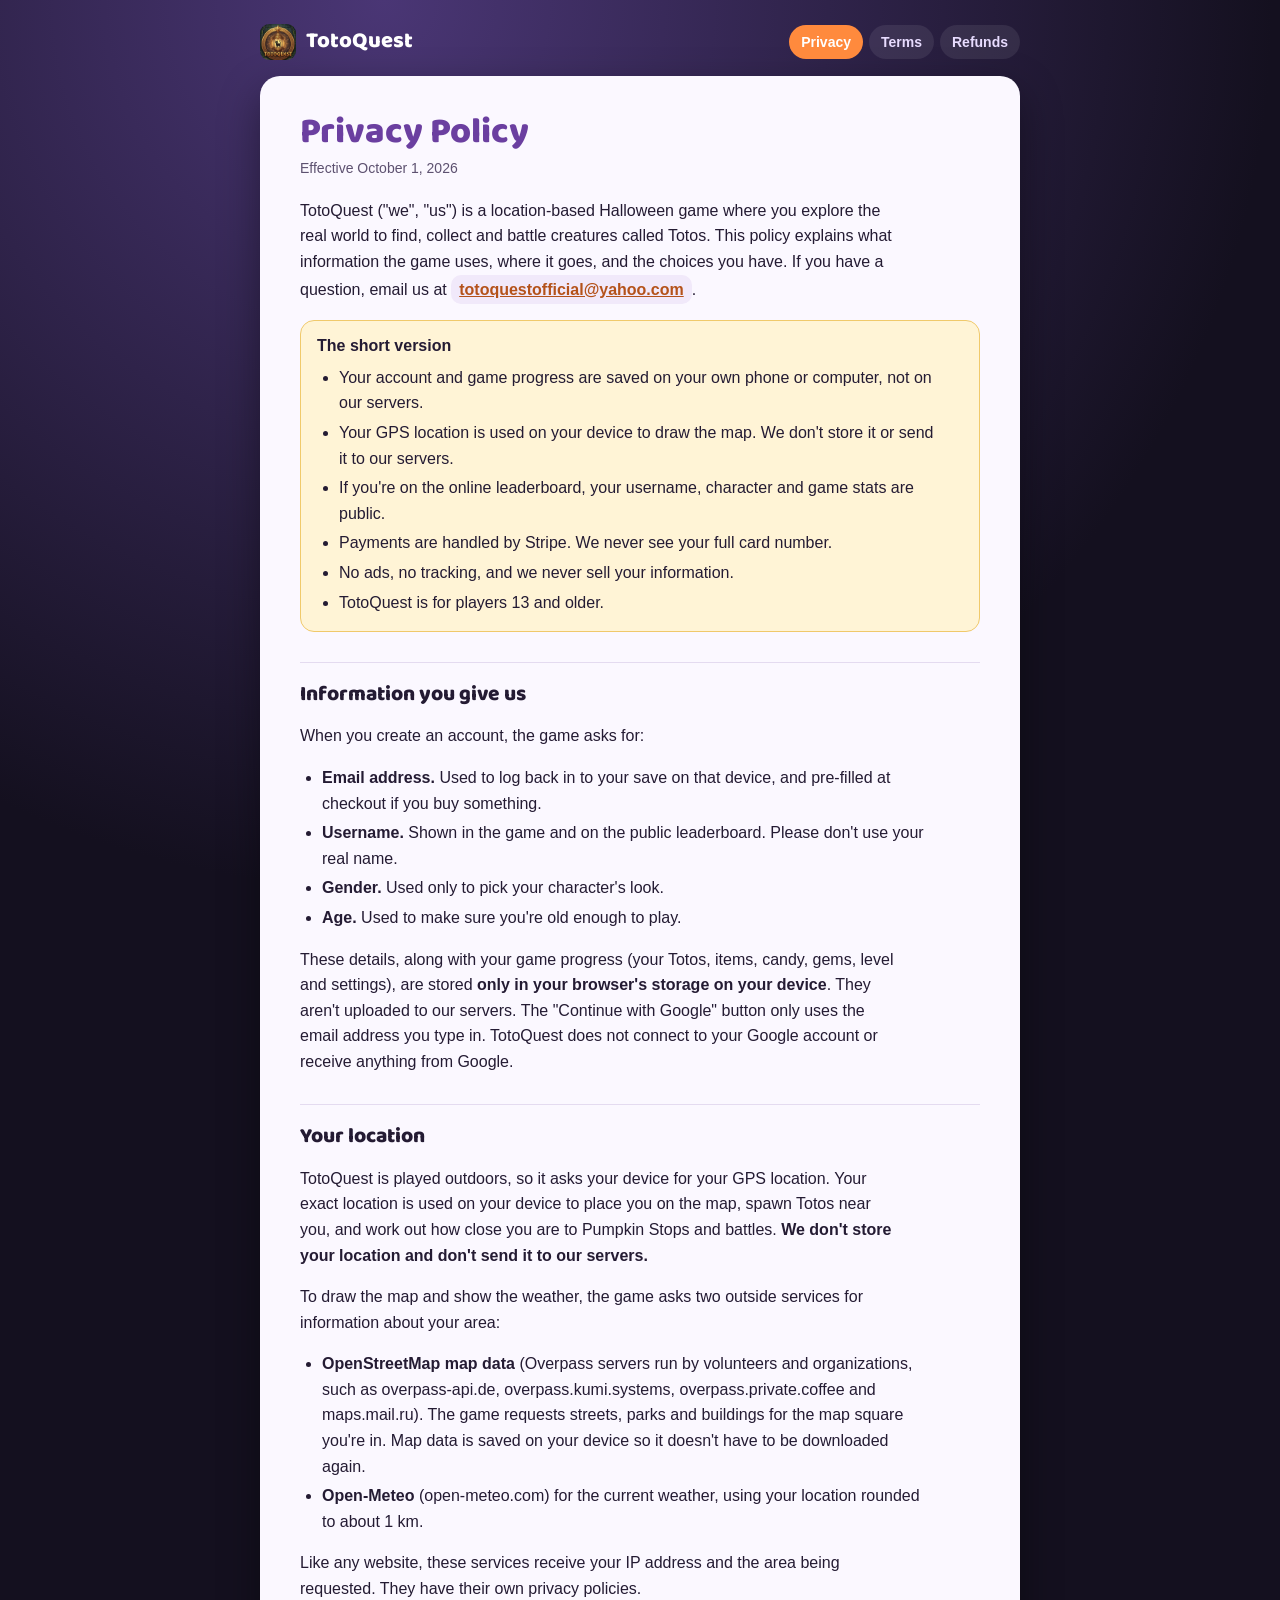
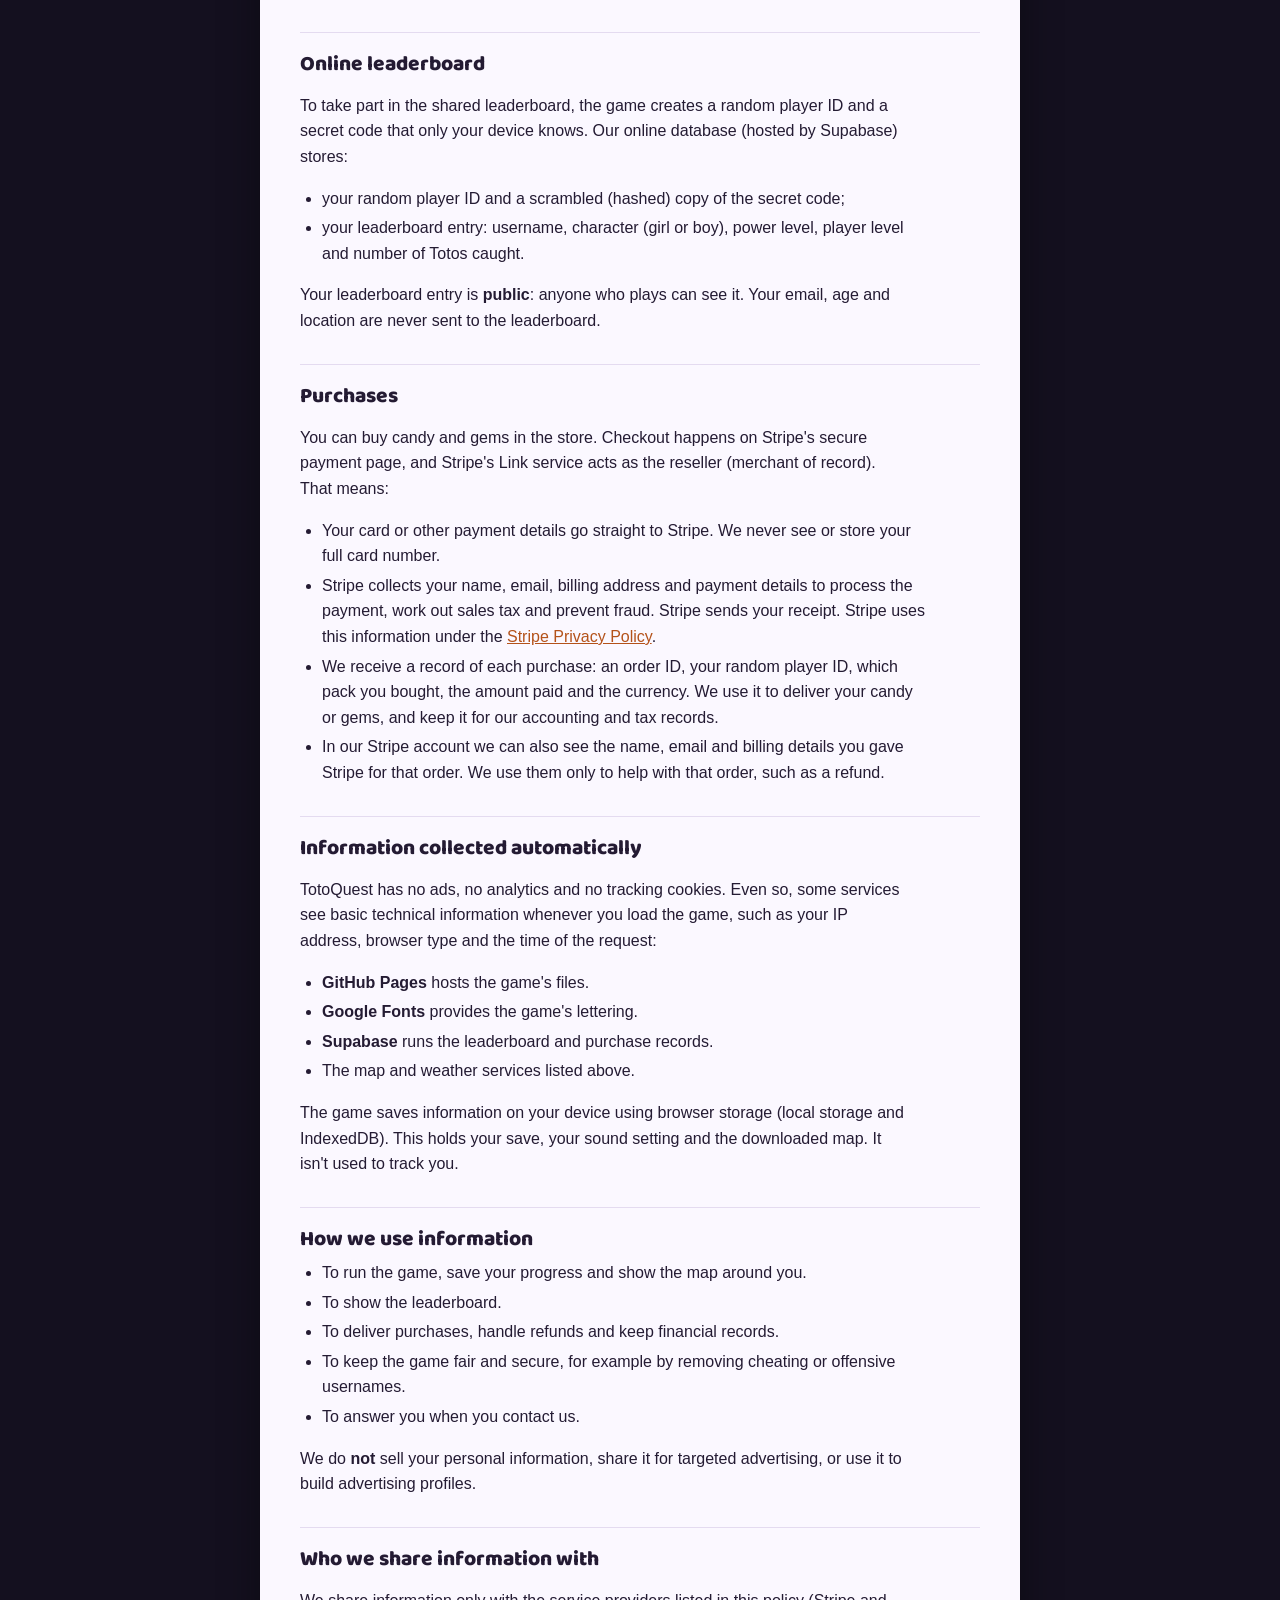
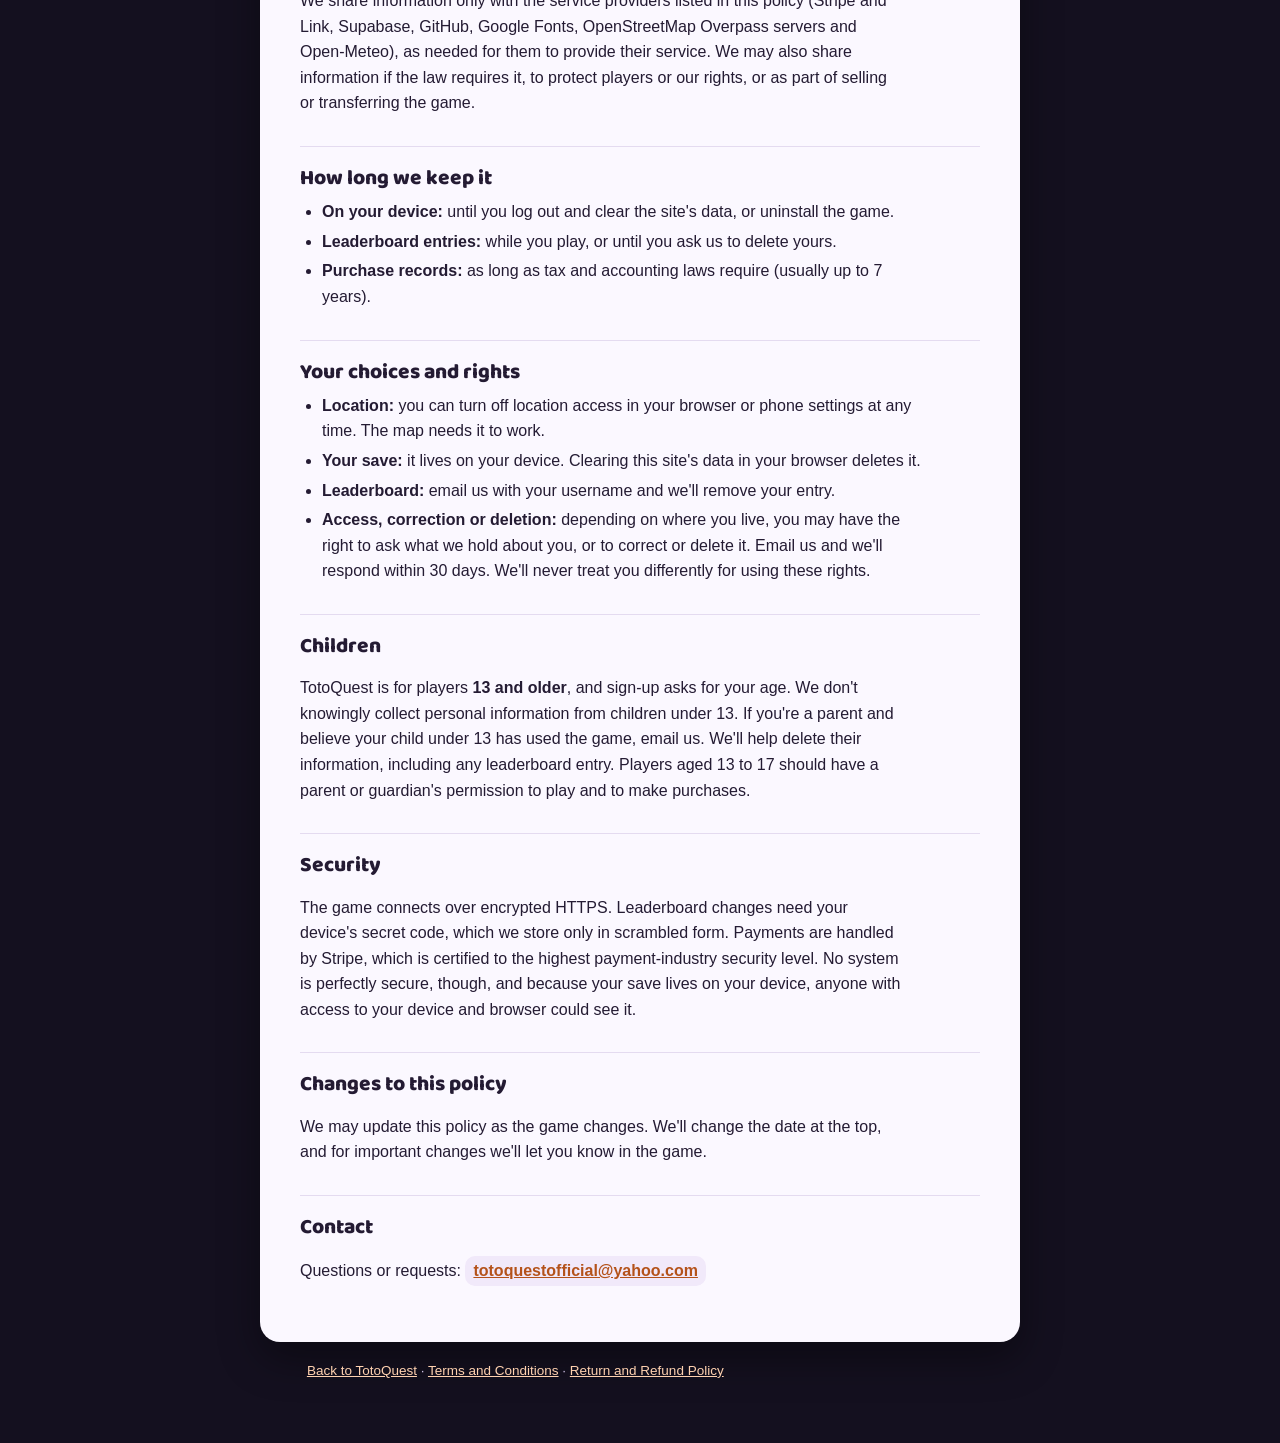
==== privacy.html @ aa9f40f6 "v49: Privacy Policy, Terms and Conditions, Return and Refund Policy - privacy.html, terms.html, refu" ====
<!doctype html>
<html lang="en">
<head>
<meta charset="utf-8">
<meta name="viewport" content="width=device-width, initial-scale=1">
<title>Privacy Policy · TotoQuest</title>
<meta name="description" content="How TotoQuest collects, uses and protects your information.">
<link rel="icon" type="image/png" sizes="48x48" href="assets/brand/favicon-48.png">
<link rel="stylesheet" href="legal.css">
</head>
<body>
<header class="top">
  <a class="brand" href="index.html"><img src="assets/brand/icon-192.png" alt="">TotoQuest</a>
  <nav class="tabs" aria-label="Policies">
    <a href="privacy.html" aria-current="page">Privacy</a>
    <a href="terms.html">Terms</a>
    <a href="refunds.html">Refunds</a>
  </nav>
</header>
<main>
  <h1>Privacy Policy</h1>
  <p class="updated">Effective October 1, 2026</p>

  <p>TotoQuest ("we", "us") is a location-based Halloween game where you explore the real world to find, collect and battle creatures called Totos. This policy explains what information the game uses, where it goes, and the choices you have. If you have a question, email us at <span class="contact"><a href="mailto:totoquestofficial@yahoo.com">totoquestofficial@yahoo.com</a></span>.</p>

  <div class="summary">
    <strong>The short version</strong>
    <ul>
      <li>Your account and game progress are saved on your own phone or computer, not on our servers.</li>
      <li>Your GPS location is used on your device to draw the map. We don't store it or send it to our servers.</li>
      <li>If you're on the online leaderboard, your username, character and game stats are public.</li>
      <li>Payments are handled by Stripe. We never see your full card number.</li>
      <li>No ads, no tracking, and we never sell your information.</li>
      <li>TotoQuest is for players 13 and older.</li>
    </ul>
  </div>

  <h2>Information you give us</h2>
  <p>When you create an account, the game asks for:</p>
  <ul>
    <li><strong>Email address.</strong> Used to log back in to your save on that device, and pre-filled at checkout if you buy something.</li>
    <li><strong>Username.</strong> Shown in the game and on the public leaderboard. Please don't use your real name.</li>
    <li><strong>Gender.</strong> Used only to pick your character's look.</li>
    <li><strong>Age.</strong> Used to make sure you're old enough to play.</li>
  </ul>
  <p>These details, along with your game progress (your Totos, items, candy, gems, level and settings), are stored <strong>only in your browser's storage on your device</strong>. They aren't uploaded to our servers. The "Continue with Google" button only uses the email address you type in. TotoQuest does not connect to your Google account or receive anything from Google.</p>

  <h2>Your location</h2>
  <p>TotoQuest is played outdoors, so it asks your device for your GPS location. Your exact location is used on your device to place you on the map, spawn Totos near you, and work out how close you are to Pumpkin Stops and battles. <strong>We don't store your location and don't send it to our servers.</strong></p>
  <p>To draw the map and show the weather, the game asks two outside services for information about your area:</p>
  <ul>
    <li><strong>OpenStreetMap map data</strong> (Overpass servers run by volunteers and organizations, such as overpass-api.de, overpass.kumi.systems, overpass.private.coffee and maps.mail.ru). The game requests streets, parks and buildings for the map square you're in. Map data is saved on your device so it doesn't have to be downloaded again.</li>
    <li><strong>Open-Meteo</strong> (open-meteo.com) for the current weather, using your location rounded to about 1 km.</li>
  </ul>
  <p>Like any website, these services receive your IP address and the area being requested. They have their own privacy policies.</p>

  <h2>Online leaderboard</h2>
  <p>To take part in the shared leaderboard, the game creates a random player ID and a secret code that only your device knows. Our online database (hosted by Supabase) stores:</p>
  <ul>
    <li>your random player ID and a scrambled (hashed) copy of the secret code;</li>
    <li>your leaderboard entry: username, character (girl or boy), power level, player level and number of Totos caught.</li>
  </ul>
  <p>Your leaderboard entry is <strong>public</strong>: anyone who plays can see it. Your email, age and location are never sent to the leaderboard.</p>

  <h2>Purchases</h2>
  <p>You can buy candy and gems in the store. Checkout happens on Stripe's secure payment page, and Stripe's Link service acts as the reseller (merchant of record). That means:</p>
  <ul>
    <li>Your card or other payment details go straight to Stripe. We never see or store your full card number.</li>
    <li>Stripe collects your name, email, billing address and payment details to process the payment, work out sales tax and prevent fraud. Stripe sends your receipt. Stripe uses this information under the <a href="https://stripe.com/privacy" rel="noopener">Stripe Privacy Policy</a>.</li>
    <li>We receive a record of each purchase: an order ID, your random player ID, which pack you bought, the amount paid and the currency. We use it to deliver your candy or gems, and keep it for our accounting and tax records.</li>
    <li>In our Stripe account we can also see the name, email and billing details you gave Stripe for that order. We use them only to help with that order, such as a refund.</li>
  </ul>

  <h2>Information collected automatically</h2>
  <p>TotoQuest has no ads, no analytics and no tracking cookies. Even so, some services see basic technical information whenever you load the game, such as your IP address, browser type and the time of the request:</p>
  <ul>
    <li><strong>GitHub Pages</strong> hosts the game's files.</li>
    <li><strong>Google Fonts</strong> provides the game's lettering.</li>
    <li><strong>Supabase</strong> runs the leaderboard and purchase records.</li>
    <li>The map and weather services listed above.</li>
  </ul>
  <p>The game saves information on your device using browser storage (local storage and IndexedDB). This holds your save, your sound setting and the downloaded map. It isn't used to track you.</p>

  <h2>How we use information</h2>
  <ul>
    <li>To run the game, save your progress and show the map around you.</li>
    <li>To show the leaderboard.</li>
    <li>To deliver purchases, handle refunds and keep financial records.</li>
    <li>To keep the game fair and secure, for example by removing cheating or offensive usernames.</li>
    <li>To answer you when you contact us.</li>
  </ul>
  <p>We do <strong>not</strong> sell your personal information, share it for targeted advertising, or use it to build advertising profiles.</p>

  <h2>Who we share information with</h2>
  <p>We share information only with the service providers listed in this policy (Stripe and Link, Supabase, GitHub, Google Fonts, OpenStreetMap Overpass servers and Open-Meteo), as needed for them to provide their service. We may also share information if the law requires it, to protect players or our rights, or as part of selling or transferring the game.</p>

  <h2>How long we keep it</h2>
  <ul>
    <li><strong>On your device:</strong> until you log out and clear the site's data, or uninstall the game.</li>
    <li><strong>Leaderboard entries:</strong> while you play, or until you ask us to delete yours.</li>
    <li><strong>Purchase records:</strong> as long as tax and accounting laws require (usually up to 7 years).</li>
  </ul>

  <h2>Your choices and rights</h2>
  <ul>
    <li><strong>Location:</strong> you can turn off location access in your browser or phone settings at any time. The map needs it to work.</li>
    <li><strong>Your save:</strong> it lives on your device. Clearing this site's data in your browser deletes it.</li>
    <li><strong>Leaderboard:</strong> email us with your username and we'll remove your entry.</li>
    <li><strong>Access, correction or deletion:</strong> depending on where you live, you may have the right to ask what we hold about you, or to correct or delete it. Email us and we'll respond within 30 days. We'll never treat you differently for using these rights.</li>
  </ul>

  <h2>Children</h2>
  <p>TotoQuest is for players <strong>13 and older</strong>, and sign-up asks for your age. We don't knowingly collect personal information from children under 13. If you're a parent and believe your child under 13 has used the game, email us. We'll help delete their information, including any leaderboard entry. Players aged 13 to 17 should have a parent or guardian's permission to play and to make purchases.</p>

  <h2>Security</h2>
  <p>The game connects over encrypted HTTPS. Leaderboard changes need your device's secret code, which we store only in scrambled form. Payments are handled by Stripe, which is certified to the highest payment-industry security level. No system is perfectly secure, though, and because your save lives on your device, anyone with access to your device and browser could see it.</p>

  <h2>Changes to this policy</h2>
  <p>We may update this policy as the game changes. We'll change the date at the top, and for important changes we'll let you know in the game.</p>

  <h2>Contact</h2>
  <p>Questions or requests: <span class="contact"><a href="mailto:totoquestofficial@yahoo.com">totoquestofficial@yahoo.com</a></span></p>
</main>
<footer>
  <p><a href="index.html">Back to TotoQuest</a> · <a href="terms.html">Terms and Conditions</a> · <a href="refunds.html">Return and Refund Policy</a></p>
</footer>
</body>
</html>
---- legal.css ----
/* TotoQuest policy pages (privacy.html, terms.html, refunds.html) */
@import url('https://fonts.googleapis.com/css2?family=Baloo+2:wght@600;800&display=swap');
:root {
  --bg-top: #4a3675;
  --bg-bottom: #14101f;
  --card: #fbf8ff;
  --ink: #241b33;
  --muted: #5d5170;
  --accent: #ff8a3d;
  --accent-ink: #b4521a;
  --purple: #6b3fa0;
  --line: #e4dbf0;
  --note-bg: #fff4d6;
  --note-line: #f0c96b;
}
* { box-sizing: border-box; }
html { -webkit-text-size-adjust: 100%; }
body {
  margin: 0;
  min-height: 100vh;
  background: radial-gradient(circle at 30% 0%, var(--bg-top), var(--bg-bottom) 70%) fixed, var(--bg-bottom);
  color: var(--ink);
  font: 16px/1.6 -apple-system, BlinkMacSystemFont, "Segoe UI", Roboto, Helvetica, Arial, sans-serif;
  padding: 24px 16px 48px;
}
.top {
  max-width: 760px; margin: 0 auto 16px;
  display: flex; flex-wrap: wrap; align-items: center; justify-content: space-between; gap: 10px;
}
.brand {
  display: flex; align-items: center; gap: 10px; text-decoration: none;
  font-family: "Baloo 2", system-ui, sans-serif; font-weight: 800; font-size: 22px; color: #fff;
}
.brand img { width: 36px; height: 36px; border-radius: 9px; }
.tabs { display: flex; flex-wrap: wrap; gap: 6px; }
.tabs a {
  color: #e8dcff; text-decoration: none; font-weight: 700; font-size: 14px;
  padding: 6px 12px; border-radius: 999px; background: rgba(255,255,255,0.08);
}
.tabs a[aria-current="page"] { background: var(--accent); color: #fff; }
.tabs a:focus-visible, .brand:focus-visible, main a:focus-visible { outline: 3px solid var(--accent); outline-offset: 2px; }
main {
  max-width: 760px; margin: 0 auto;
  background: var(--card); border-radius: 20px; padding: 28px 22px 32px;
  box-shadow: 0 16px 40px rgba(0,0,0,0.4);
}
h1 {
  font-family: "Baloo 2", system-ui, sans-serif; font-weight: 800;
  font-size: 30px; line-height: 1.15; margin: 0 0 4px; color: var(--purple);
}
.updated { color: var(--muted); font-size: 14px; margin: 0 0 18px; }
h2 {
  font-family: "Baloo 2", system-ui, sans-serif; font-weight: 800;
  font-size: 21px; line-height: 1.25; margin: 30px 0 6px; color: var(--ink);
  padding-top: 18px; border-top: 1px solid var(--line);
}
h3 { font-size: 16px; margin: 18px 0 4px; }
p, li { max-width: 68ch; }
ul { padding-left: 22px; margin: 8px 0; }
li { margin: 4px 0; }
a { color: var(--accent-ink); }
.summary {
  background: var(--note-bg); border: 1.5px solid var(--note-line); border-radius: 14px;
  padding: 12px 16px; margin: 6px 0 4px;
}
.summary ul { margin: 6px 0 0; }
.table-wrap { overflow-x: auto; margin: 10px 0; }
table { border-collapse: collapse; width: 100%; font-size: 14.5px; min-width: 520px; }
th, td { text-align: left; vertical-align: top; padding: 8px 10px; border-bottom: 1px solid var(--line); }
th { background: #f1e9fa; color: var(--purple); font-weight: 800; }
.contact {
  display: inline-block; font-weight: 800; background: #f1e9fa; border-radius: 10px; padding: 2px 8px;
}
@media (max-width: 560px) {
  table { min-width: 0; }
  thead { display: none; }
  tr { display: block; padding: 10px 0; border-bottom: 1px solid var(--line); }
  td { display: block; border: none; padding: 2px 0; }
  td:first-child { font-weight: 700; }
  td + td::before { content: attr(data-label) ": "; font-weight: 800; color: var(--purple); }
}
footer { max-width: 760px; margin: 18px auto 0; text-align: center; color: #c9bde0; font-size: 13.5px; }
footer a { color: #ffd2b0; }
@media (min-width: 640px) {
  main { padding: 36px 40px 40px; }
  h1 { font-size: 36px; }
}
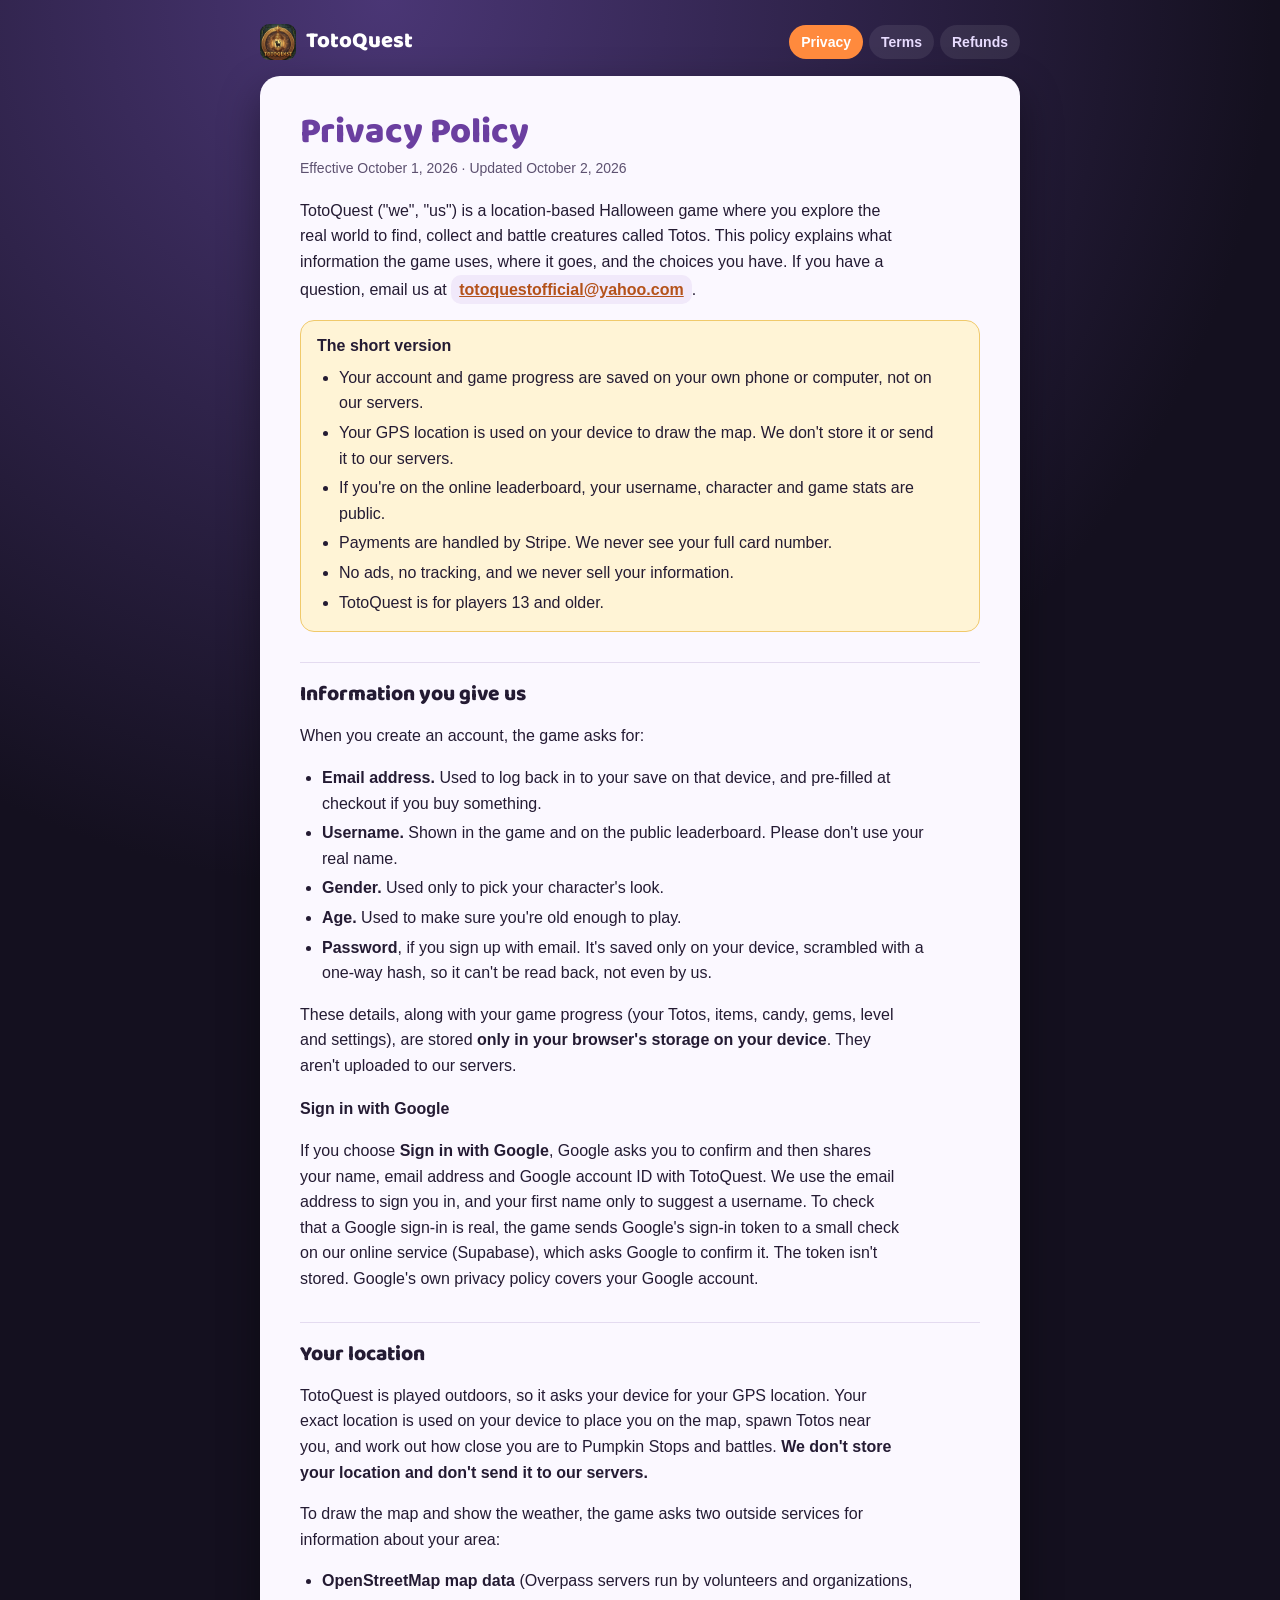
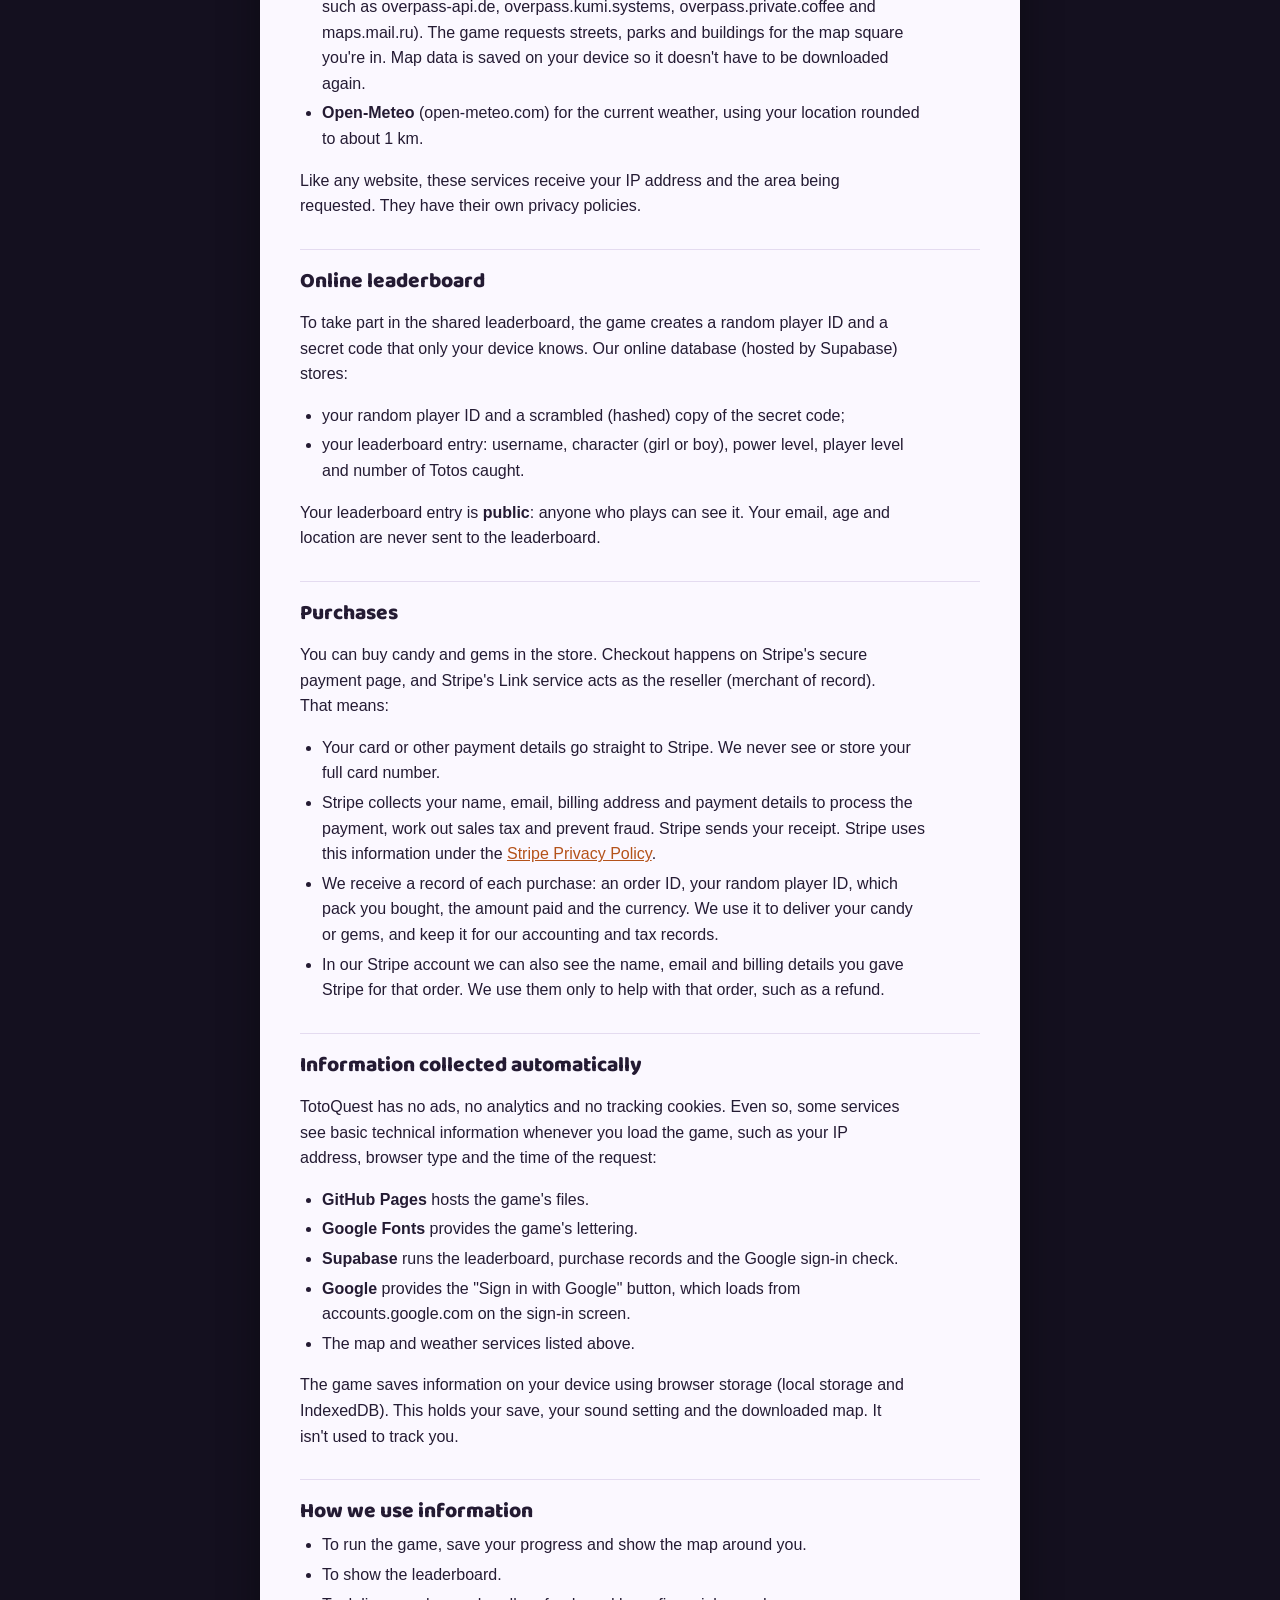
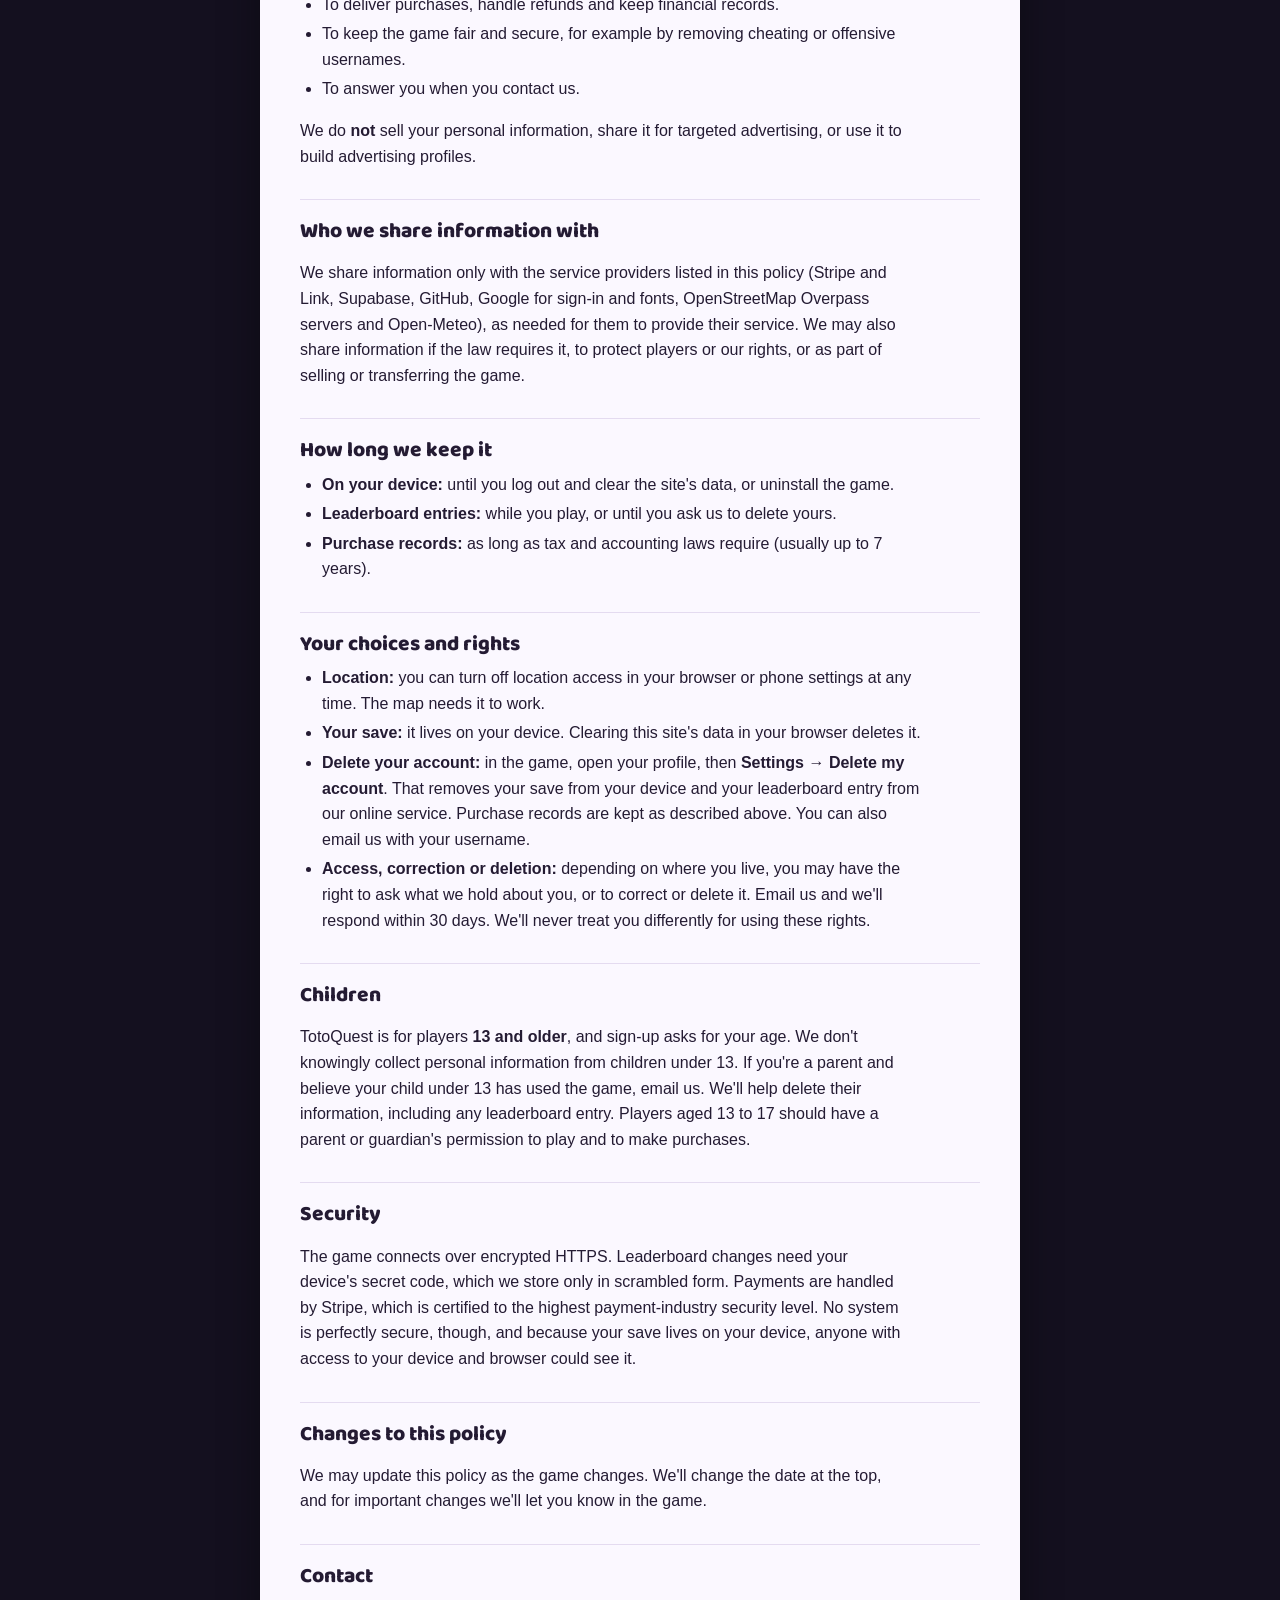
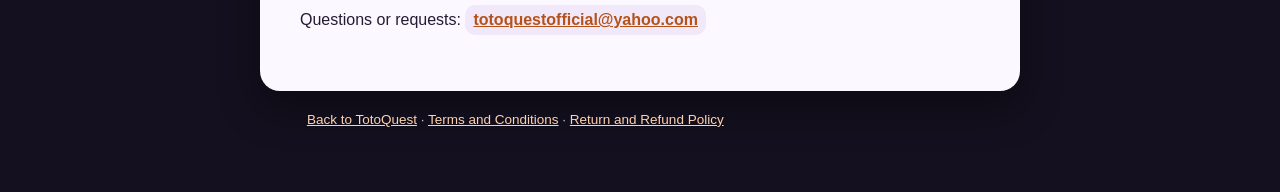
==== commit c25ca394: "v50: new menu, profile drawer + settings, working Nearby, accounts, Level 100 broom - Nearby Totos m" ====
--- a/privacy.html
+++ b/privacy.html
@@ -19,7 +19,7 @@
 </header>
 <main>
   <h1>Privacy Policy</h1>
-  <p class="updated">Effective October 1, 2026</p>
+  <p class="updated">Effective October 1, 2026 · Updated October 2, 2026</p>
 
   <p>TotoQuest ("we", "us") is a location-based Halloween game where you explore the real world to find, collect and battle creatures called Totos. This policy explains what information the game uses, where it goes, and the choices you have. If you have a question, email us at <span class="contact"><a href="mailto:totoquestofficial@yahoo.com">totoquestofficial@yahoo.com</a></span>.</p>
 
@@ -42,8 +42,11 @@
     <li><strong>Username.</strong> Shown in the game and on the public leaderboard. Please don't use your real name.</li>
     <li><strong>Gender.</strong> Used only to pick your character's look.</li>
     <li><strong>Age.</strong> Used to make sure you're old enough to play.</li>
+    <li><strong>Password</strong>, if you sign up with email. It's saved only on your device, scrambled with a one-way hash, so it can't be read back, not even by us.</li>
   </ul>
-  <p>These details, along with your game progress (your Totos, items, candy, gems, level and settings), are stored <strong>only in your browser's storage on your device</strong>. They aren't uploaded to our servers. The "Continue with Google" button only uses the email address you type in. TotoQuest does not connect to your Google account or receive anything from Google.</p>
+  <p>These details, along with your game progress (your Totos, items, candy, gems, level and settings), are stored <strong>only in your browser's storage on your device</strong>. They aren't uploaded to our servers.</p>
+  <h3>Sign in with Google</h3>
+  <p>If you choose <strong>Sign in with Google</strong>, Google asks you to confirm and then shares your name, email address and Google account ID with TotoQuest. We use the email address to sign you in, and your first name only to suggest a username. To check that a Google sign-in is real, the game sends Google's sign-in token to a small check on our online service (Supabase), which asks Google to confirm it. The token isn't stored. Google's own privacy policy covers your Google account.</p>
 
   <h2>Your location</h2>
   <p>TotoQuest is played outdoors, so it asks your device for your GPS location. Your exact location is used on your device to place you on the map, spawn Totos near you, and work out how close you are to Pumpkin Stops and battles. <strong>We don't store your location and don't send it to our servers.</strong></p>
@@ -76,7 +79,8 @@
   <ul>
     <li><strong>GitHub Pages</strong> hosts the game's files.</li>
     <li><strong>Google Fonts</strong> provides the game's lettering.</li>
-    <li><strong>Supabase</strong> runs the leaderboard and purchase records.</li>
+    <li><strong>Supabase</strong> runs the leaderboard, purchase records and the Google sign-in check.</li>
+    <li><strong>Google</strong> provides the "Sign in with Google" button, which loads from accounts.google.com on the sign-in screen.</li>
     <li>The map and weather services listed above.</li>
   </ul>
   <p>The game saves information on your device using browser storage (local storage and IndexedDB). This holds your save, your sound setting and the downloaded map. It isn't used to track you.</p>
@@ -92,7 +96,7 @@
   <p>We do <strong>not</strong> sell your personal information, share it for targeted advertising, or use it to build advertising profiles.</p>
 
   <h2>Who we share information with</h2>
-  <p>We share information only with the service providers listed in this policy (Stripe and Link, Supabase, GitHub, Google Fonts, OpenStreetMap Overpass servers and Open-Meteo), as needed for them to provide their service. We may also share information if the law requires it, to protect players or our rights, or as part of selling or transferring the game.</p>
+  <p>We share information only with the service providers listed in this policy (Stripe and Link, Supabase, GitHub, Google for sign-in and fonts, OpenStreetMap Overpass servers and Open-Meteo), as needed for them to provide their service. We may also share information if the law requires it, to protect players or our rights, or as part of selling or transferring the game.</p>
 
   <h2>How long we keep it</h2>
   <ul>
@@ -105,7 +109,7 @@
   <ul>
     <li><strong>Location:</strong> you can turn off location access in your browser or phone settings at any time. The map needs it to work.</li>
     <li><strong>Your save:</strong> it lives on your device. Clearing this site's data in your browser deletes it.</li>
-    <li><strong>Leaderboard:</strong> email us with your username and we'll remove your entry.</li>
+    <li><strong>Delete your account:</strong> in the game, open your profile, then <strong>Settings → Delete my account</strong>. That removes your save from your device and your leaderboard entry from our online service. Purchase records are kept as described above. You can also email us with your username.</li>
     <li><strong>Access, correction or deletion:</strong> depending on where you live, you may have the right to ask what we hold about you, or to correct or delete it. Email us and we'll respond within 30 days. We'll never treat you differently for using these rights.</li>
   </ul>
 
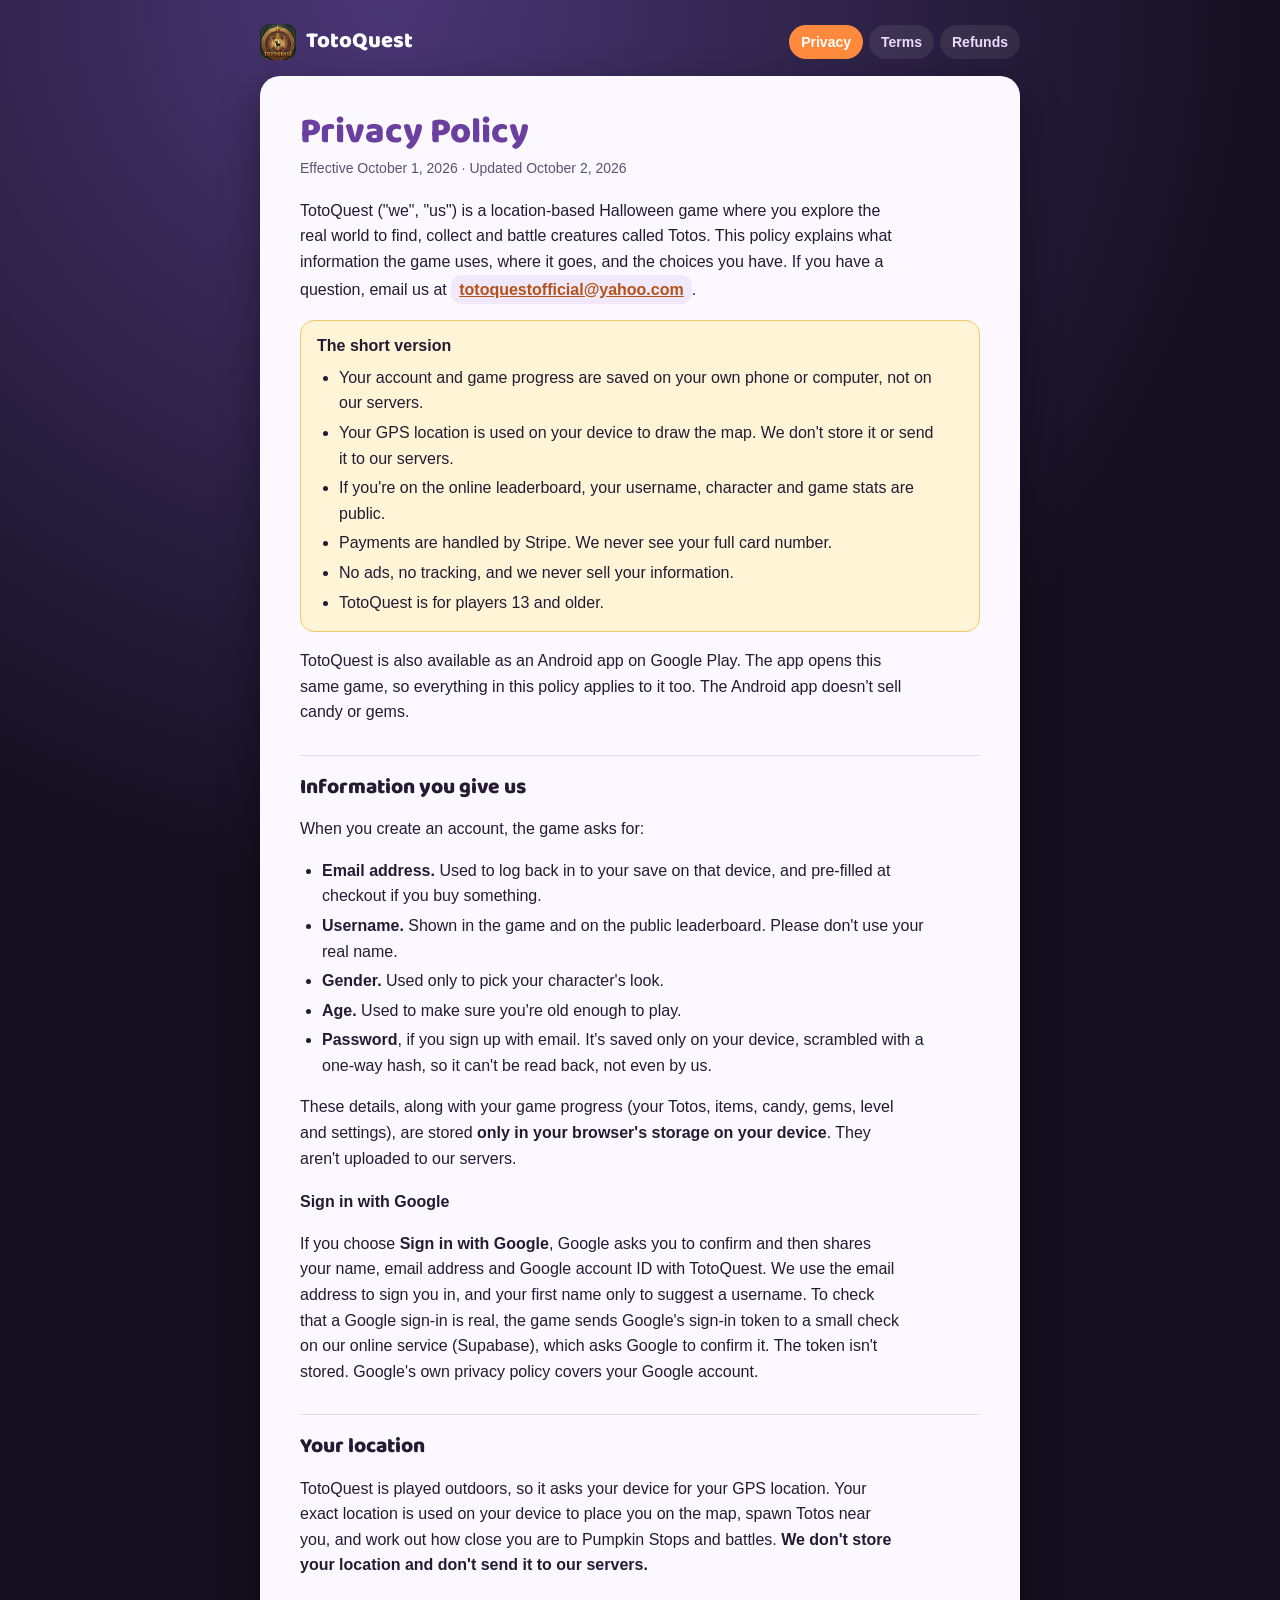
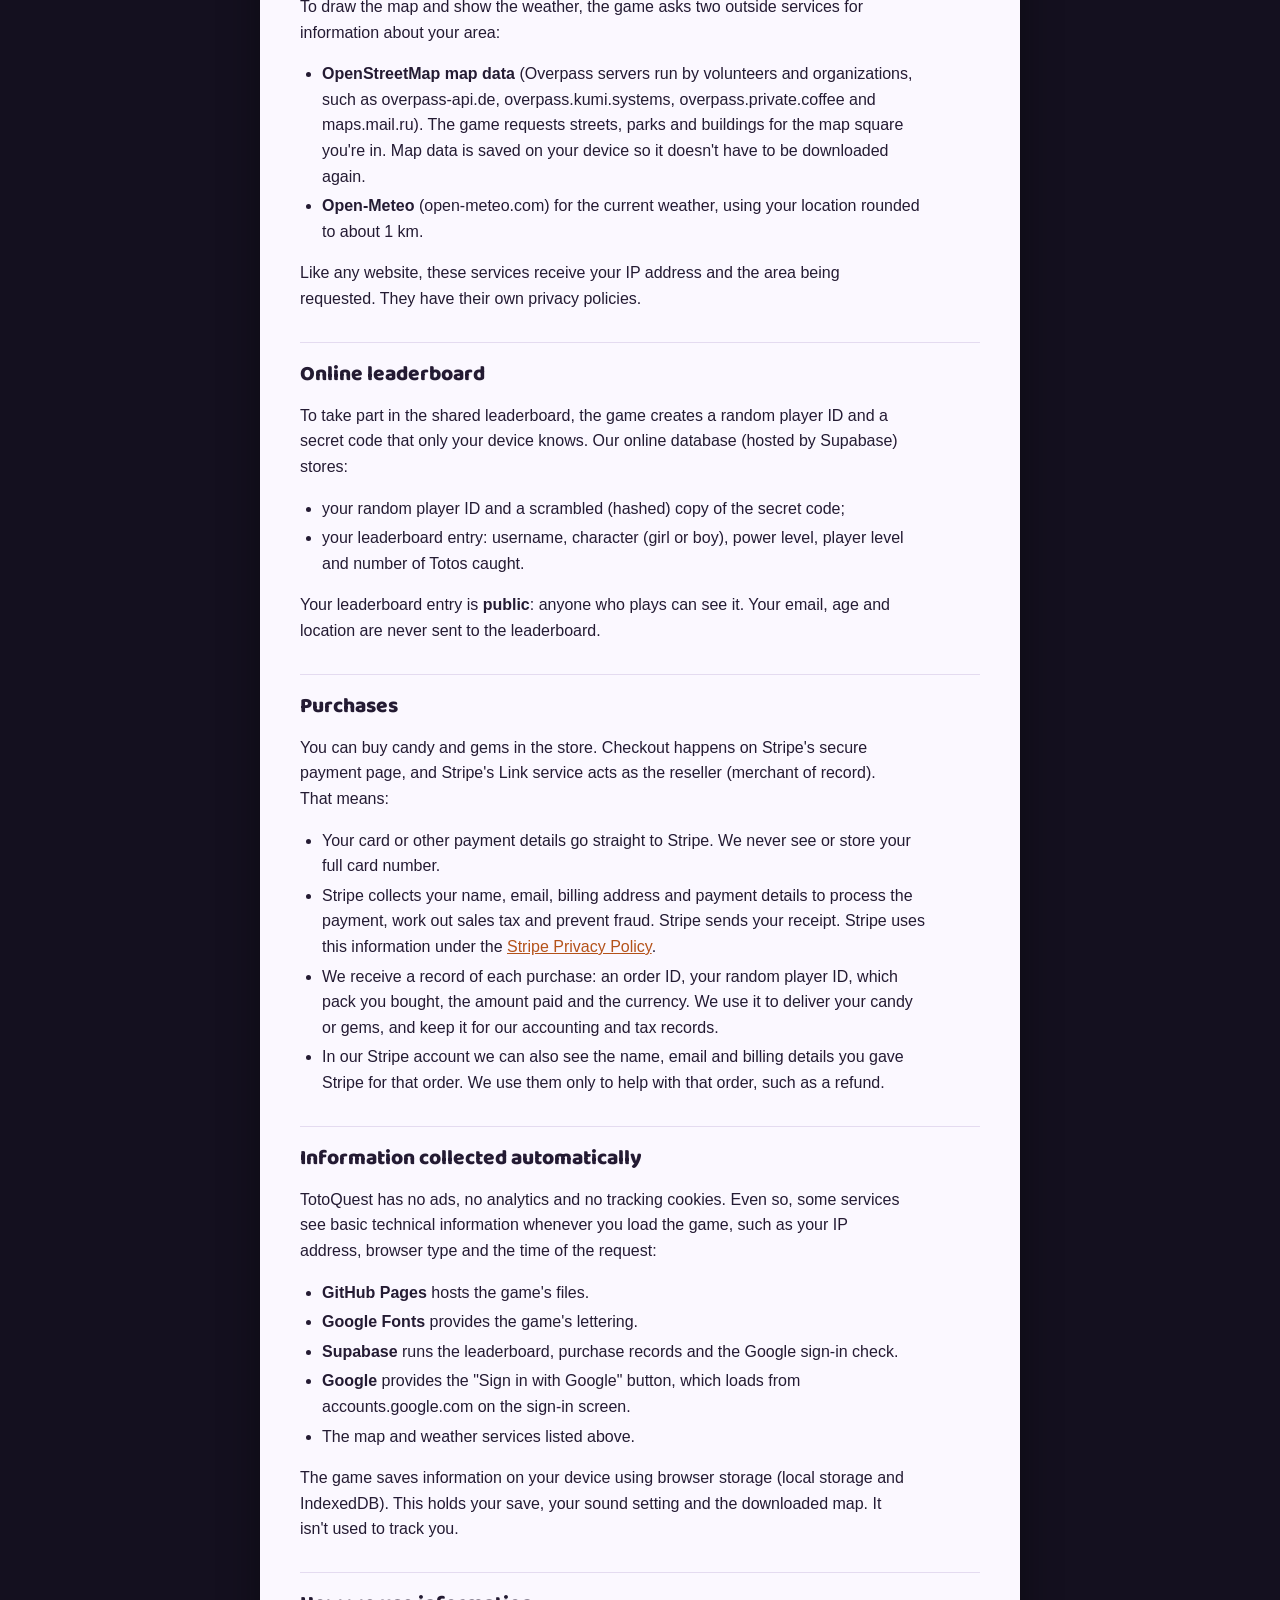
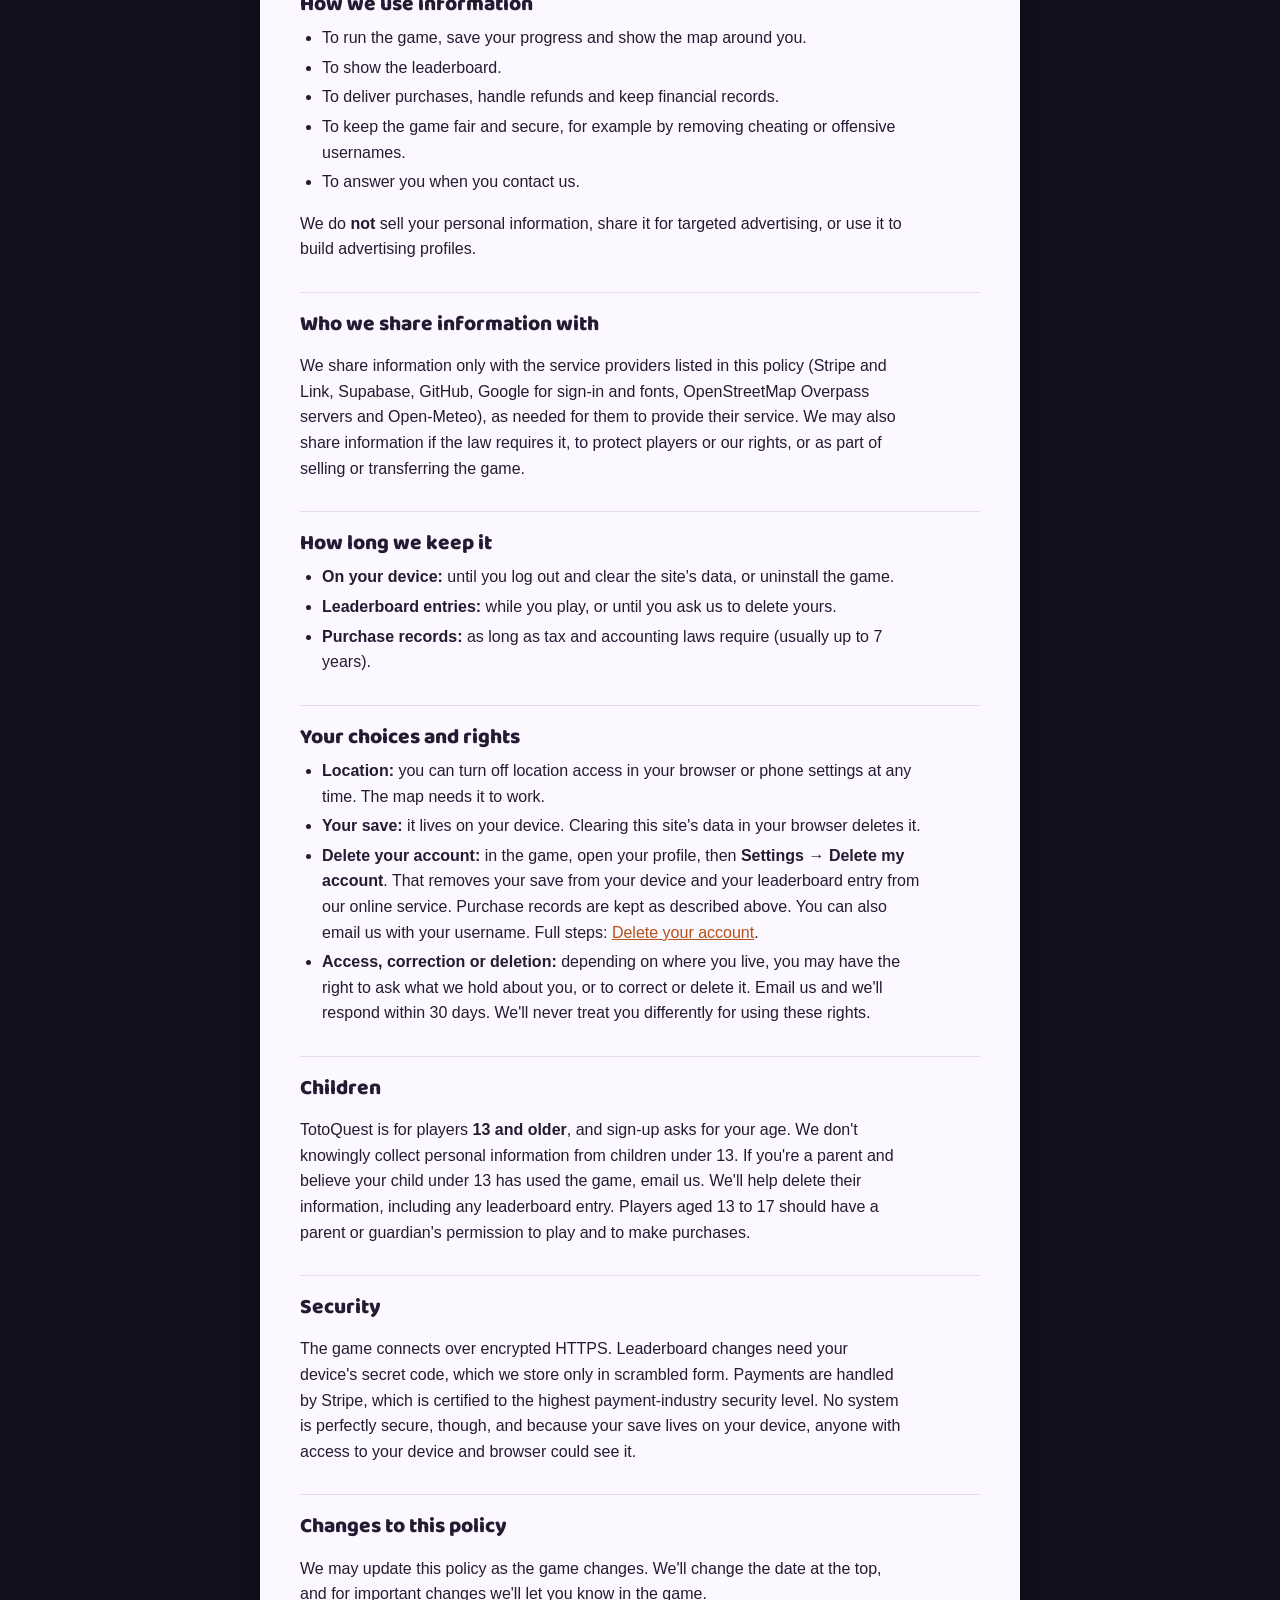
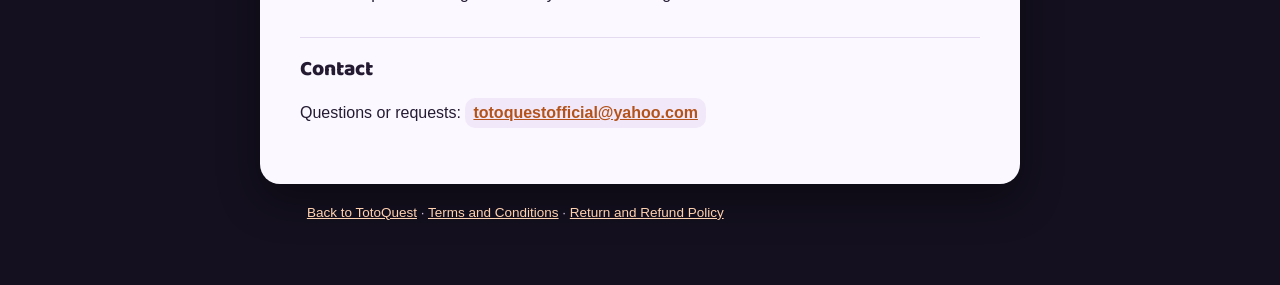
==== commit c265e0a9: "v53: new candy, gem and Witch Hana art; PumpkinStops give candy + Healing Elixir; tougher bosses; sk" ====
--- a/privacy.html
+++ b/privacy.html
@@ -34,6 +34,8 @@
       <li>TotoQuest is for players 13 and older.</li>
     </ul>
   </div>
+
+  <p>TotoQuest is also available as an Android app on Google Play. The app opens this same game, so everything in this policy applies to it too. The Android app doesn't sell candy or gems.</p>
 
   <h2>Information you give us</h2>
   <p>When you create an account, the game asks for:</p>
@@ -109,7 +111,7 @@
   <ul>
     <li><strong>Location:</strong> you can turn off location access in your browser or phone settings at any time. The map needs it to work.</li>
     <li><strong>Your save:</strong> it lives on your device. Clearing this site's data in your browser deletes it.</li>
-    <li><strong>Delete your account:</strong> in the game, open your profile, then <strong>Settings → Delete my account</strong>. That removes your save from your device and your leaderboard entry from our online service. Purchase records are kept as described above. You can also email us with your username.</li>
+    <li><strong>Delete your account:</strong> in the game, open your profile, then <strong>Settings → Delete my account</strong>. That removes your save from your device and your leaderboard entry from our online service. Purchase records are kept as described above. You can also email us with your username. Full steps: <a href="delete-account.html">Delete your account</a>.</li>
     <li><strong>Access, correction or deletion:</strong> depending on where you live, you may have the right to ask what we hold about you, or to correct or delete it. Email us and we'll respond within 30 days. We'll never treat you differently for using these rights.</li>
   </ul>
 
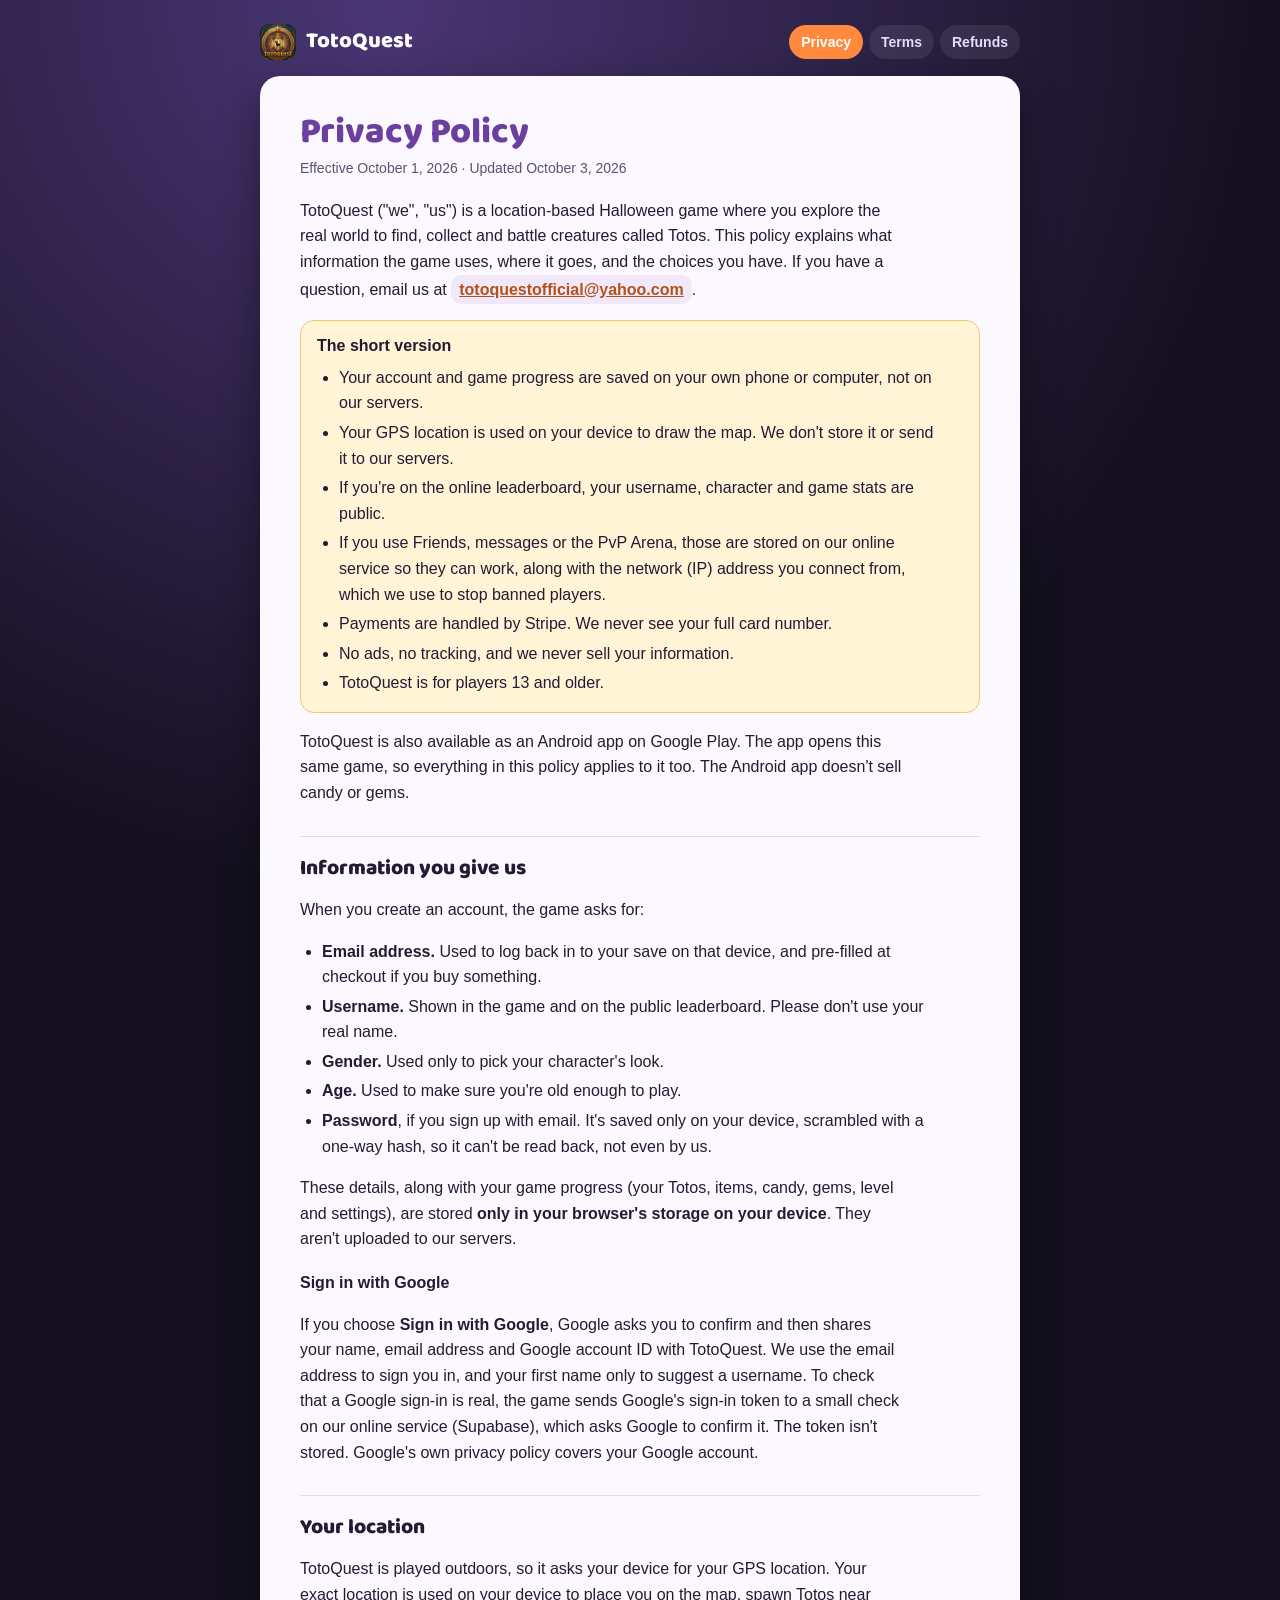
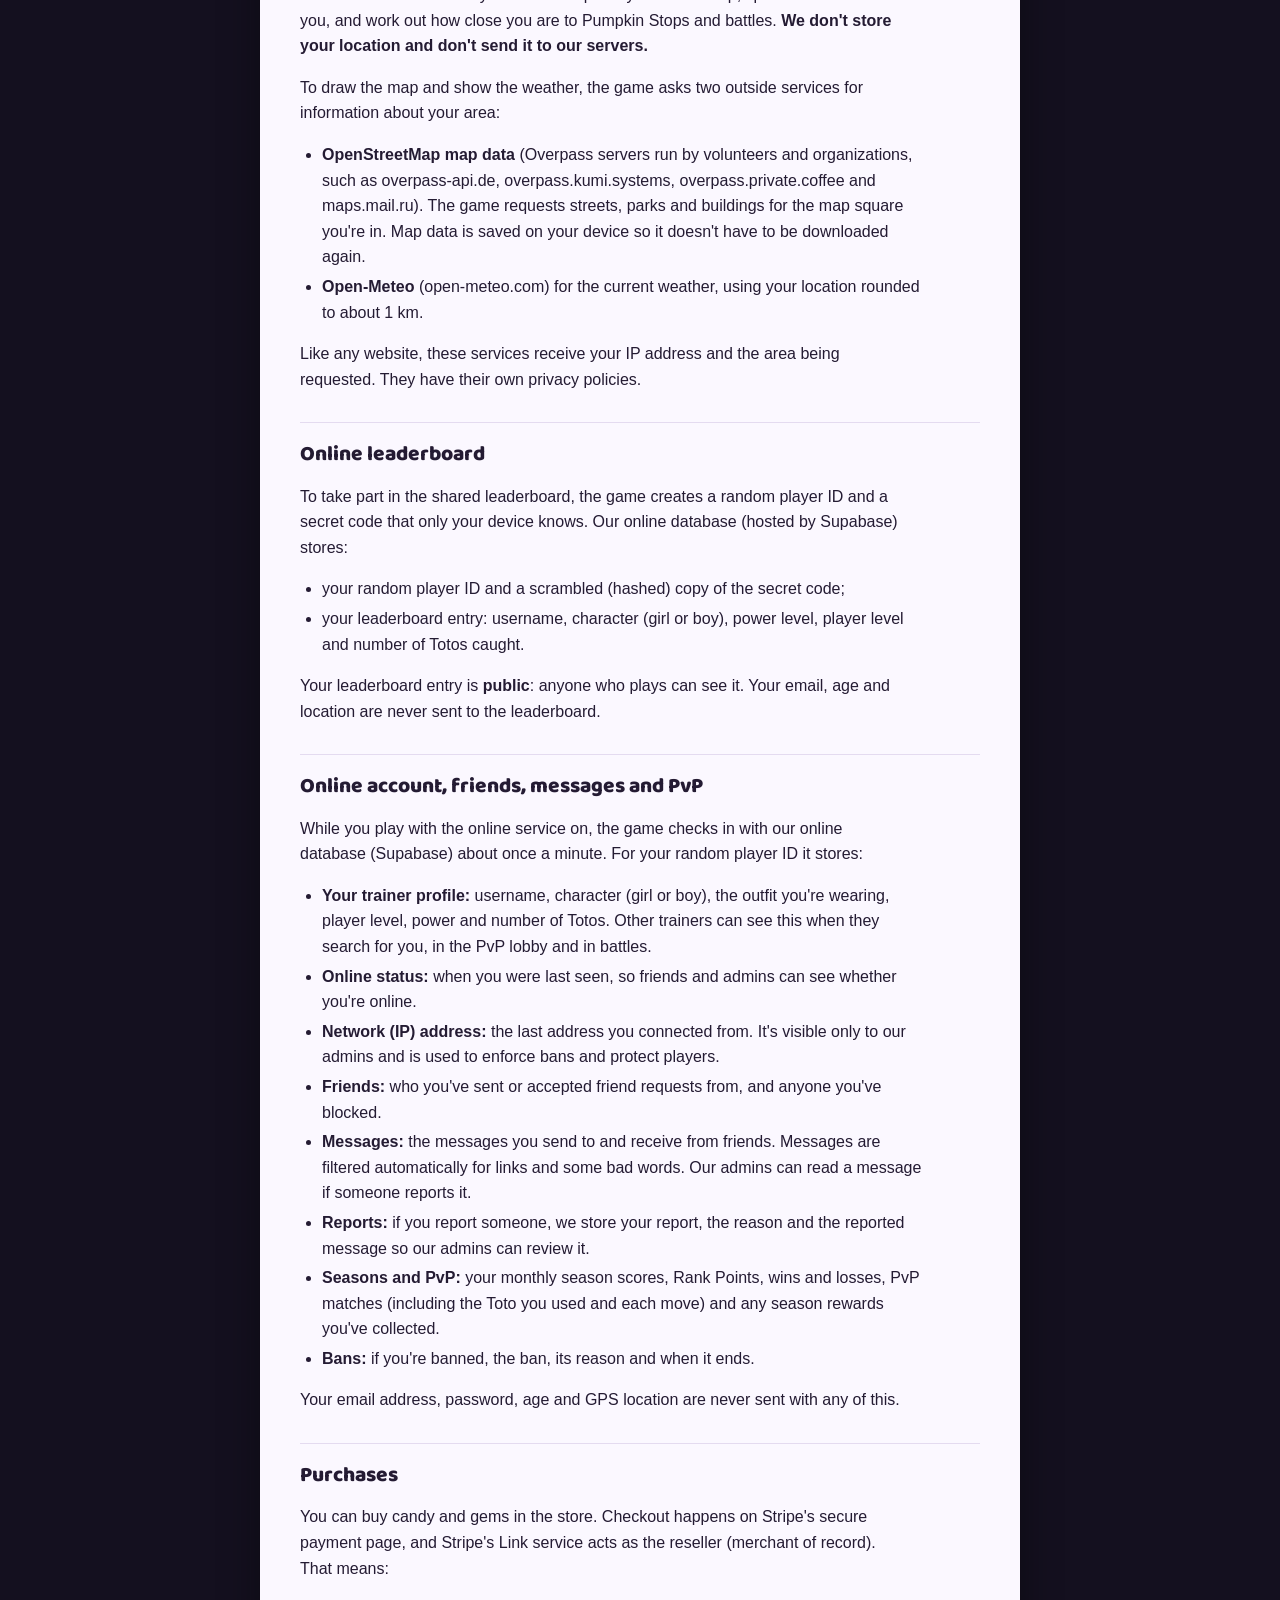
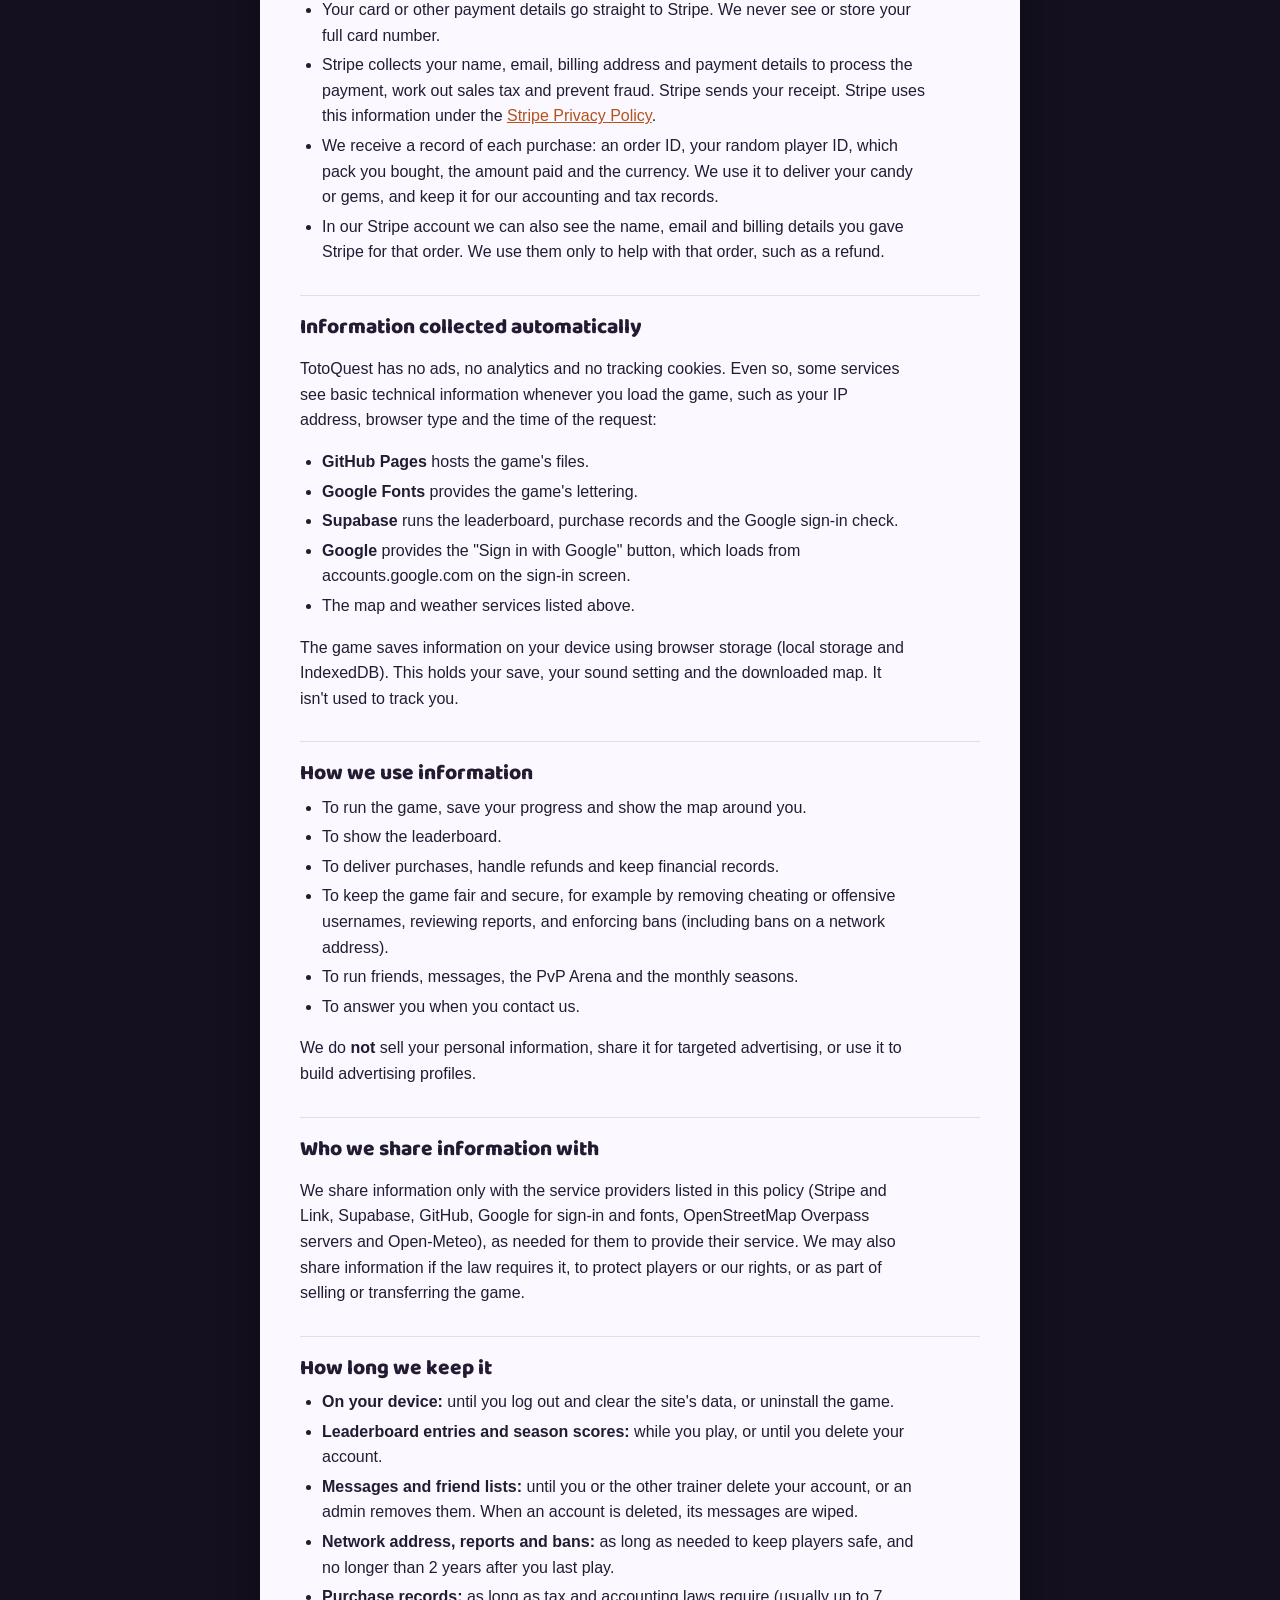
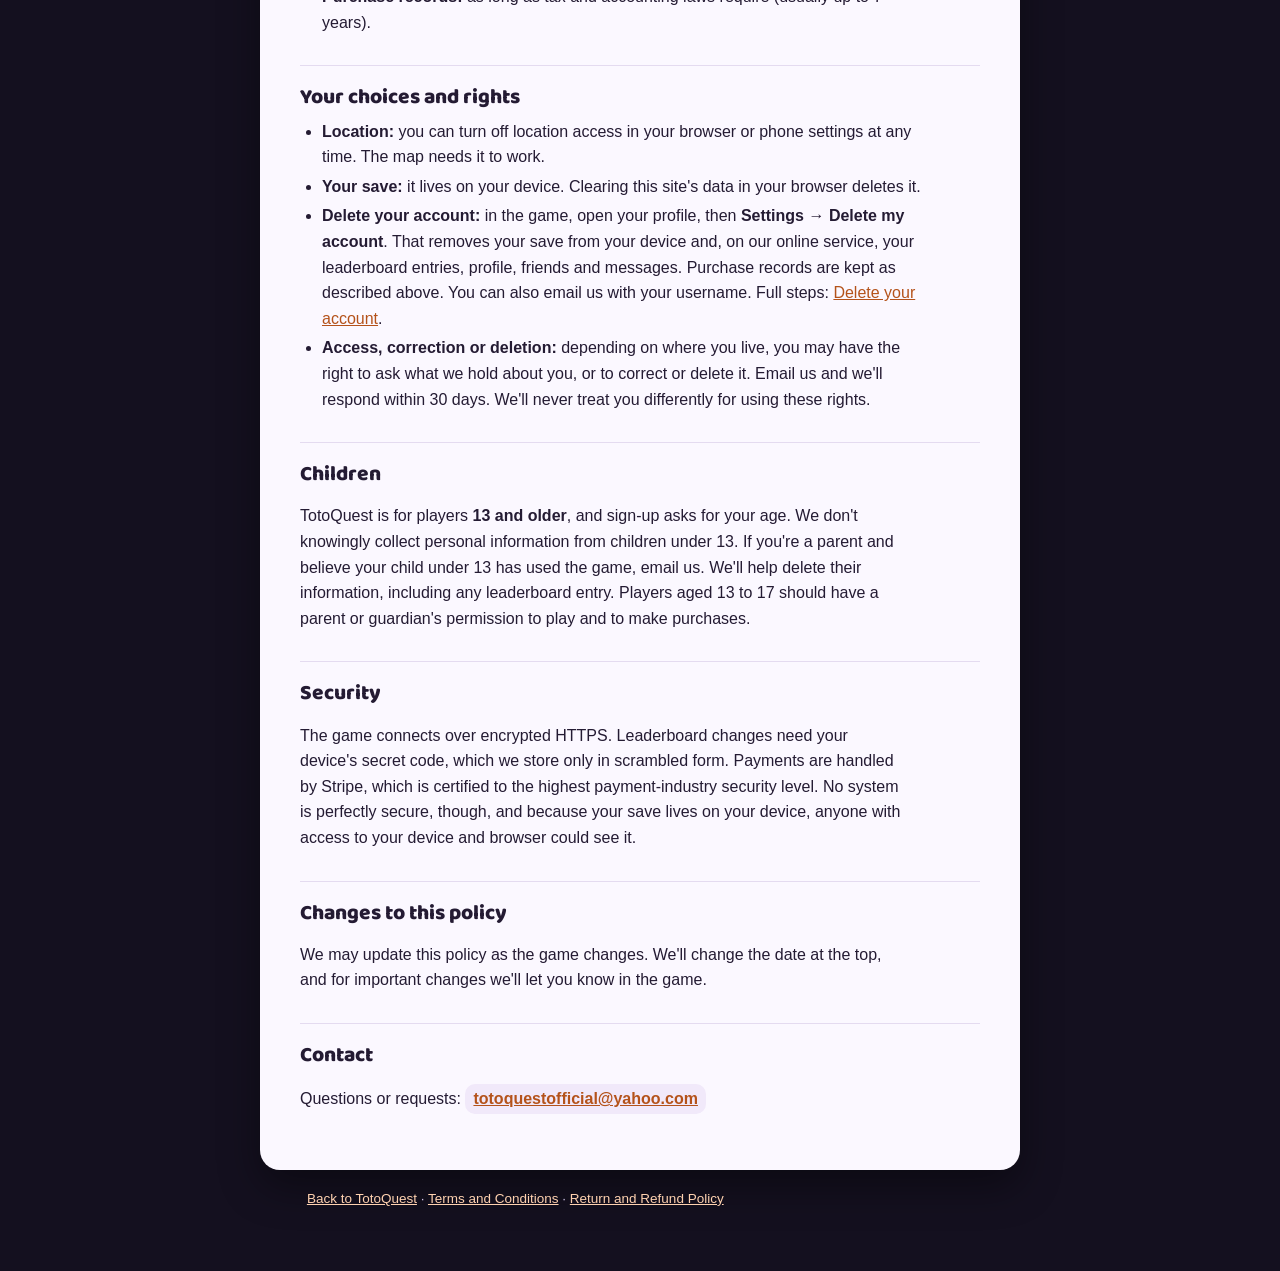
==== commit b0a7320c: "v56: friends + messages, admin player list with bans and account removal, monthly PvE/PvP season lea" ====
--- a/privacy.html
+++ b/privacy.html
@@ -19,7 +19,7 @@
 </header>
 <main>
   <h1>Privacy Policy</h1>
-  <p class="updated">Effective October 1, 2026 · Updated October 2, 2026</p>
+  <p class="updated">Effective October 1, 2026 · Updated October 3, 2026</p>
 
   <p>TotoQuest ("we", "us") is a location-based Halloween game where you explore the real world to find, collect and battle creatures called Totos. This policy explains what information the game uses, where it goes, and the choices you have. If you have a question, email us at <span class="contact"><a href="mailto:totoquestofficial@yahoo.com">totoquestofficial@yahoo.com</a></span>.</p>
 
@@ -29,6 +29,7 @@
       <li>Your account and game progress are saved on your own phone or computer, not on our servers.</li>
       <li>Your GPS location is used on your device to draw the map. We don't store it or send it to our servers.</li>
       <li>If you're on the online leaderboard, your username, character and game stats are public.</li>
+      <li>If you use Friends, messages or the PvP Arena, those are stored on our online service so they can work, along with the network (IP) address you connect from, which we use to stop banned players.</li>
       <li>Payments are handled by Stripe. We never see your full card number.</li>
       <li>No ads, no tracking, and we never sell your information.</li>
       <li>TotoQuest is for players 13 and older.</li>
@@ -67,6 +68,20 @@
   </ul>
   <p>Your leaderboard entry is <strong>public</strong>: anyone who plays can see it. Your email, age and location are never sent to the leaderboard.</p>
 
+  <h2>Online account, friends, messages and PvP</h2>
+  <p>While you play with the online service on, the game checks in with our online database (Supabase) about once a minute. For your random player ID it stores:</p>
+  <ul>
+    <li><strong>Your trainer profile:</strong> username, character (girl or boy), the outfit you're wearing, player level, power and number of Totos. Other trainers can see this when they search for you, in the PvP lobby and in battles.</li>
+    <li><strong>Online status:</strong> when you were last seen, so friends and admins can see whether you're online.</li>
+    <li><strong>Network (IP) address:</strong> the last address you connected from. It's visible only to our admins and is used to enforce bans and protect players.</li>
+    <li><strong>Friends:</strong> who you've sent or accepted friend requests from, and anyone you've blocked.</li>
+    <li><strong>Messages:</strong> the messages you send to and receive from friends. Messages are filtered automatically for links and some bad words. Our admins can read a message if someone reports it.</li>
+    <li><strong>Reports:</strong> if you report someone, we store your report, the reason and the reported message so our admins can review it.</li>
+    <li><strong>Seasons and PvP:</strong> your monthly season scores, Rank Points, wins and losses, PvP matches (including the Toto you used and each move) and any season rewards you've collected.</li>
+    <li><strong>Bans:</strong> if you're banned, the ban, its reason and when it ends.</li>
+  </ul>
+  <p>Your email address, password, age and GPS location are never sent with any of this.</p>
+
   <h2>Purchases</h2>
   <p>You can buy candy and gems in the store. Checkout happens on Stripe's secure payment page, and Stripe's Link service acts as the reseller (merchant of record). That means:</p>
   <ul>
@@ -92,7 +107,8 @@
     <li>To run the game, save your progress and show the map around you.</li>
     <li>To show the leaderboard.</li>
     <li>To deliver purchases, handle refunds and keep financial records.</li>
-    <li>To keep the game fair and secure, for example by removing cheating or offensive usernames.</li>
+    <li>To keep the game fair and secure, for example by removing cheating or offensive usernames, reviewing reports, and enforcing bans (including bans on a network address).</li>
+    <li>To run friends, messages, the PvP Arena and the monthly seasons.</li>
     <li>To answer you when you contact us.</li>
   </ul>
   <p>We do <strong>not</strong> sell your personal information, share it for targeted advertising, or use it to build advertising profiles.</p>
@@ -103,7 +119,9 @@
   <h2>How long we keep it</h2>
   <ul>
     <li><strong>On your device:</strong> until you log out and clear the site's data, or uninstall the game.</li>
-    <li><strong>Leaderboard entries:</strong> while you play, or until you ask us to delete yours.</li>
+    <li><strong>Leaderboard entries and season scores:</strong> while you play, or until you delete your account.</li>
+    <li><strong>Messages and friend lists:</strong> until you or the other trainer delete your account, or an admin removes them. When an account is deleted, its messages are wiped.</li>
+    <li><strong>Network address, reports and bans:</strong> as long as needed to keep players safe, and no longer than 2 years after you last play.</li>
     <li><strong>Purchase records:</strong> as long as tax and accounting laws require (usually up to 7 years).</li>
   </ul>
 
@@ -111,7 +129,7 @@
   <ul>
     <li><strong>Location:</strong> you can turn off location access in your browser or phone settings at any time. The map needs it to work.</li>
     <li><strong>Your save:</strong> it lives on your device. Clearing this site's data in your browser deletes it.</li>
-    <li><strong>Delete your account:</strong> in the game, open your profile, then <strong>Settings → Delete my account</strong>. That removes your save from your device and your leaderboard entry from our online service. Purchase records are kept as described above. You can also email us with your username. Full steps: <a href="delete-account.html">Delete your account</a>.</li>
+    <li><strong>Delete your account:</strong> in the game, open your profile, then <strong>Settings → Delete my account</strong>. That removes your save from your device and, on our online service, your leaderboard entries, profile, friends and messages. Purchase records are kept as described above. You can also email us with your username. Full steps: <a href="delete-account.html">Delete your account</a>.</li>
     <li><strong>Access, correction or deletion:</strong> depending on where you live, you may have the right to ask what we hold about you, or to correct or delete it. Email us and we'll respond within 30 days. We'll never treat you differently for using these rights.</li>
   </ul>
 
